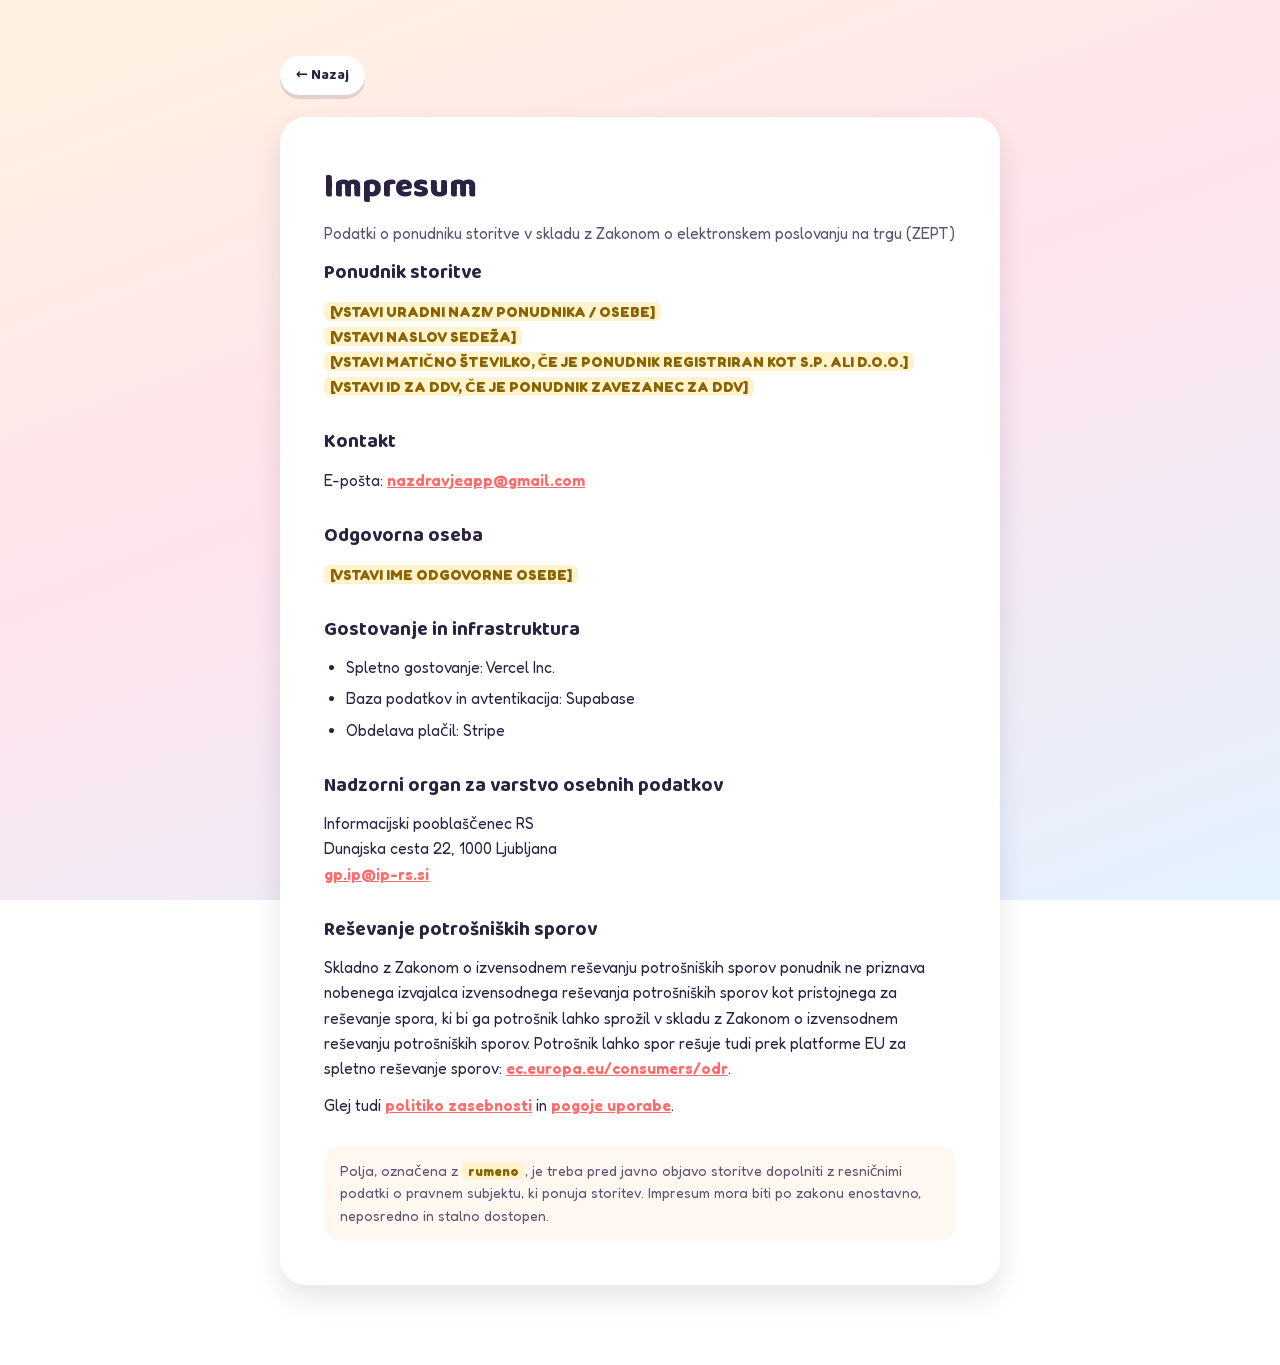
==== impressum.html @ 93129948 "Add legal compliance pages and consent flows (privacy, terms, impressum) Adds Privacy Policy, Terms " ====
<!DOCTYPE html>
<html lang="sl">
<head>
  <meta charset="UTF-8" />
  <meta name="viewport" content="width=device-width, initial-scale=1.0" />
  <meta name="theme-color" content="#ff6b6b" />
  <meta name="robots" content="noindex" />
  <title>Impresum — Na Zdravje! 🍻</title>
  <link rel="stylesheet" href="css/fonts.css" />
  <link rel="stylesheet" href="css/legal.css" />
</head>
<body>
  <div class="legal-wrap">
    <a class="legal-back" href="landing.html">← Nazaj</a>
    <div class="legal-card">
      <h1>Impresum</h1>
      <p class="legal-updated">Podatki o ponudniku storitve v skladu z Zakonom o elektronskem
      poslovanju na trgu (ZEPT)</p>

      <h2>Ponudnik storitve</h2>
      <p>
        <span class="legal-placeholder">[VSTAVI URADNI NAZIV PONUDNIKA / OSEBE]</span><br>
        <span class="legal-placeholder">[VSTAVI NASLOV SEDEŽA]</span><br>
        <span class="legal-placeholder">[VSTAVI MATIČNO ŠTEVILKO, ČE JE PONUDNIK REGISTRIRAN
        KOT S.P. ALI D.O.O.]</span><br>
        <span class="legal-placeholder">[VSTAVI ID ZA DDV, ČE JE PONUDNIK ZAVEZANEC ZA DDV]</span>
      </p>

      <h2>Kontakt</h2>
      <p>E-pošta: <a href="mailto:nazdravjeapp@gmail.com">nazdravjeapp@gmail.com</a></p>

      <h2>Odgovorna oseba</h2>
      <p><span class="legal-placeholder">[VSTAVI IME ODGOVORNE OSEBE]</span></p>

      <h2>Gostovanje in infrastruktura</h2>
      <ul>
        <li>Spletno gostovanje: Vercel Inc.</li>
        <li>Baza podatkov in avtentikacija: Supabase</li>
        <li>Obdelava plačil: Stripe</li>
      </ul>

      <h2>Nadzorni organ za varstvo osebnih podatkov</h2>
      <p>Informacijski pooblaščenec RS<br>
      Dunajska cesta 22, 1000 Ljubljana<br>
      <a href="mailto:gp.ip@ip-rs.si">gp.ip@ip-rs.si</a></p>

      <h2>Reševanje potrošniških sporov</h2>
      <p>Skladno z Zakonom o izvensodnem reševanju potrošniških sporov ponudnik ne priznava
      nobenega izvajalca izvensodnega reševanja potrošniških sporov kot pristojnega za reševanje
      spora, ki bi ga potrošnik lahko sprožil v skladu z Zakonom o izvensodnem reševanju
      potrošniških sporov. Potrošnik lahko spor rešuje tudi prek platforme EU za spletno
      reševanje sporov: <a href="https://ec.europa.eu/consumers/odr" target="_blank"
      rel="noopener">ec.europa.eu/consumers/odr</a>.</p>

      <p>Glej tudi <a href="privacy.html">politiko zasebnosti</a> in
      <a href="terms.html">pogoje uporabe</a>.</p>

      <div class="legal-note">
        Polja, označena z <span class="legal-placeholder">rumeno</span>, je treba pred javno
        objavo storitve dopolniti z resničnimi podatki o pravnem subjektu, ki ponuja storitev.
        Impresum mora biti po zakonu enostavno, neposredno in stalno dostopen.
      </div>
    </div>
  </div>
</body>
</html>
---- css/fonts.css ----
/* ===========================================================
   fonts.css — self-hosted Fredoka + Baloo 2 (was Google Fonts CDN).
   Loading fonts directly from fonts.googleapis.com/fonts.gstatic.com
   sends every visitor's IP to Google before consent, which is a
   flagged GDPR/ePrivacy issue in the EU. Self-hosting removes that
   third-party request entirely — same files, no external call.
   =========================================================== */

@font-face {
  font-family: 'Fredoka';
  font-style: normal;
  font-weight: 400 700;
  font-display: swap;
  src: url('../fonts/fredoka-latin.woff2') format('woff2');
  unicode-range: U+0000-00FF, U+0131, U+0152-0153, U+02BB-02BC, U+02C6, U+02DA, U+02DC, U+0304, U+0308, U+0329, U+2000-206F, U+20AC, U+2122, U+2191, U+2193, U+2212, U+2215, U+FEFF, U+FFFD;
}
@font-face {
  font-family: 'Fredoka';
  font-style: normal;
  font-weight: 400 700;
  font-display: swap;
  src: url('../fonts/fredoka-latin-ext.woff2') format('woff2');
  unicode-range: U+0100-02BA, U+02BD-02C5, U+02C7-02CC, U+02CE-02D7, U+02DD-02FF, U+0304, U+0308, U+0329, U+1D00-1DBF, U+1E00-1E9F, U+1EF2-1EFF, U+2020, U+20A0-20AB, U+20AD-20C0, U+2113, U+2C60-2C7F, U+A720-A7FF;
}

@font-face {
  font-family: 'Baloo 2';
  font-style: normal;
  font-weight: 600 800;
  font-display: swap;
  src: url('../fonts/baloo2-latin.woff2') format('woff2');
  unicode-range: U+0000-00FF, U+0131, U+0152-0153, U+02BB-02BC, U+02C6, U+02DA, U+02DC, U+0304, U+0308, U+0329, U+2000-206F, U+20AC, U+2122, U+2191, U+2193, U+2212, U+2215, U+FEFF, U+FFFD;
}
@font-face {
  font-family: 'Baloo 2';
  font-style: normal;
  font-weight: 600 800;
  font-display: swap;
  src: url('../fonts/baloo2-latin-ext.woff2') format('woff2');
  unicode-range: U+0100-02BA, U+02BD-02C5, U+02C7-02CC, U+02CE-02D7, U+02DD-02FF, U+0304, U+0308, U+0329, U+1D00-1DBF, U+1E00-1E9F, U+1EF2-1EFF, U+2020, U+20A0-20AB, U+20AD-20C0, U+2113, U+2C60-2C7F, U+A720-A7FF;
}
---- css/legal.css ----
/* ===========================================================
   legal.css — shared layout for privacy / terms / impressum pages.
   Same brand tokens as landing.css, kept standalone (no dependency
   on landing.css) since these are simple document pages.
   =========================================================== */

:root {
  --coral:       #ff6b6b;
  --ink:         #2b2140;
  --ink-soft:    #5b5170;
  --cream:       #fff8f0;
  --white:       #ffffff;
  --font-display:"Baloo 2", system-ui, sans-serif;
  --font-body:   "Fredoka", system-ui, sans-serif;
  --radius:      18px;
  --radius-lg:   26px;
}

* { box-sizing: border-box; }
body {
  margin: 0;
  font-family: var(--font-body);
  color: var(--ink);
  background: linear-gradient(160deg, #fff3e0 0%, #ffe3ec 45%, #e3f2ff 100%);
  background-attachment: fixed;
  line-height: 1.6;
}

.legal-wrap {
  max-width: 760px;
  margin: 0 auto;
  padding: clamp(24px, 5vw, 56px) 20px 80px;
}

.legal-back {
  display: inline-flex;
  align-items: center;
  gap: 6px;
  font-family: var(--font-display);
  font-weight: 700;
  color: var(--ink);
  text-decoration: none;
  background: var(--white);
  border-radius: 999px;
  padding: 8px 16px;
  box-shadow: 0 4px 0 rgba(43,33,64,.14);
  font-size: .9rem;
}

.legal-card {
  background: var(--white);
  border-radius: var(--radius-lg);
  box-shadow: 0 12px 28px rgba(43,33,64,.12);
  padding: clamp(22px, 5vw, 44px);
  margin-top: 22px;
}

.legal-card h1 {
  font-family: var(--font-display);
  font-weight: 800;
  font-size: clamp(1.6rem, 4vw, 2.1rem);
  margin: 0 0 6px;
}

.legal-updated {
  color: var(--ink-soft);
  font-size: .9rem;
  margin-bottom: 24px;
}

.legal-card h2 {
  font-family: var(--font-display);
  font-weight: 700;
  font-size: 1.2rem;
  margin: 28px 0 10px;
}

.legal-card h2:first-of-type { margin-top: 8px; }

.legal-card p { margin: 0 0 12px; font-size: .98rem; }
.legal-card ul { margin: 0 0 12px; padding-left: 22px; }
.legal-card li { margin-bottom: 6px; font-size: .98rem; }
.legal-card a { color: var(--coral); font-weight: 600; }

.legal-placeholder {
  background: #fff3cd;
  color: #8a6300;
  padding: 1px 6px;
  border-radius: 6px;
  font-weight: 700;
  font-size: .92em;
}

.legal-note {
  margin-top: 28px;
  padding: 14px 16px;
  background: var(--cream);
  border-radius: var(--radius);
  font-size: .88rem;
  color: var(--ink-soft);
}
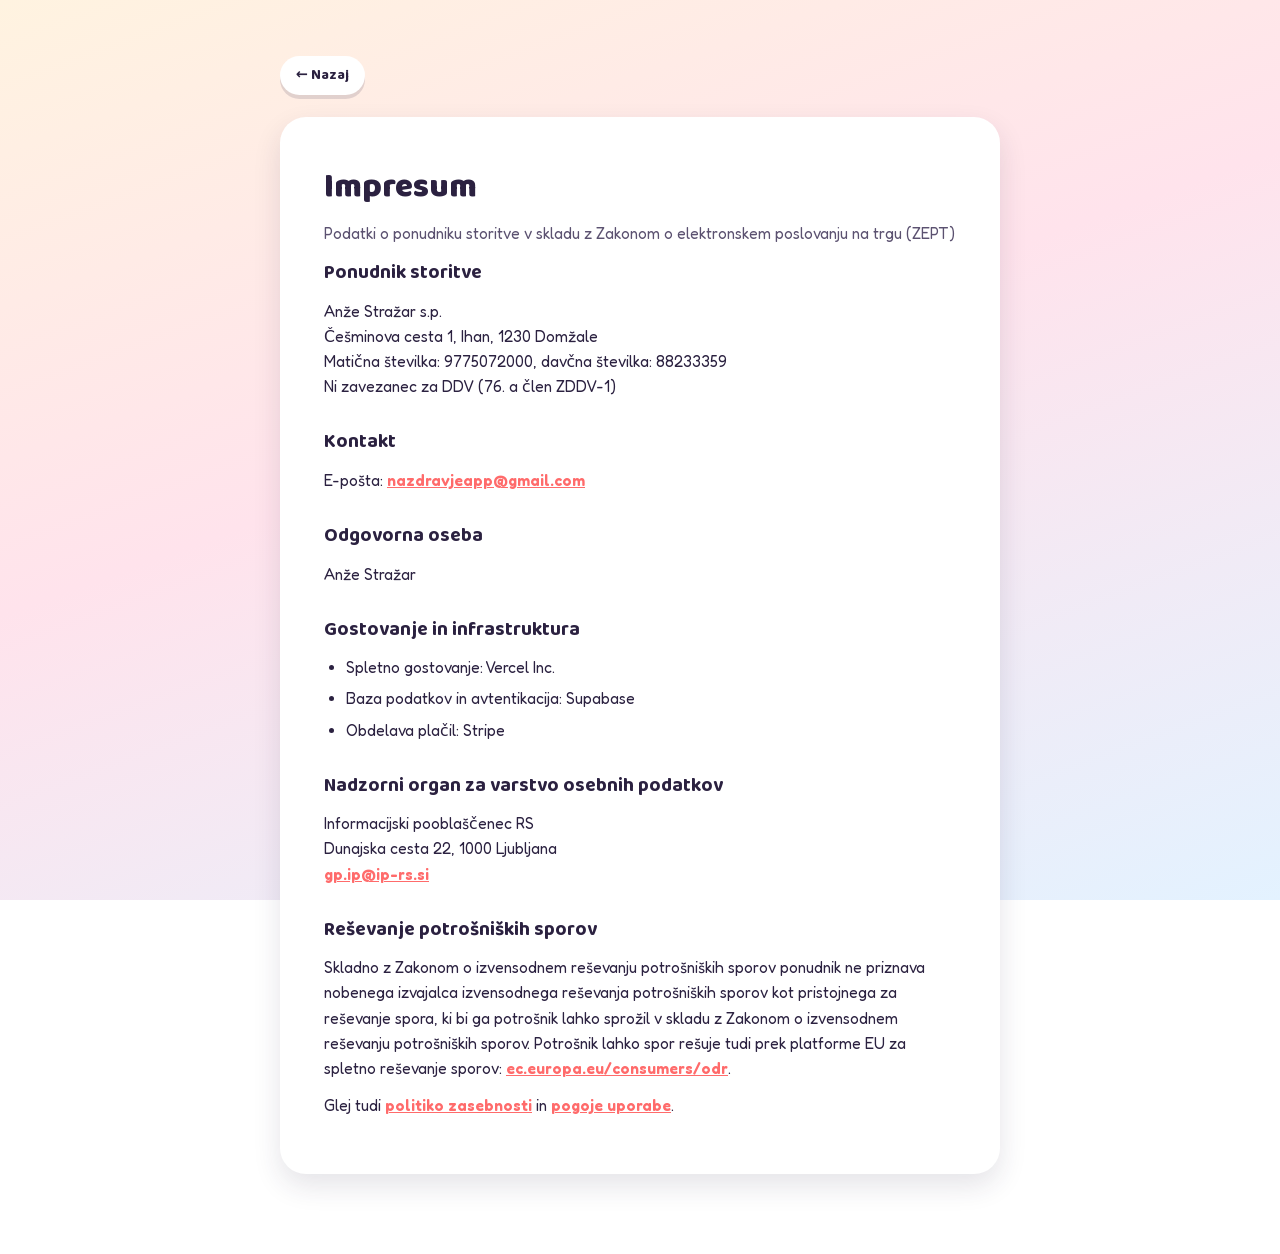
==== commit 6a9965b9: "Fill in legal identity placeholders with real business info Replaces the yellow-highlighted placehol" ====
--- a/impressum.html
+++ b/impressum.html
@@ -19,18 +19,17 @@
 
       <h2>Ponudnik storitve</h2>
       <p>
-        <span class="legal-placeholder">[VSTAVI URADNI NAZIV PONUDNIKA / OSEBE]</span><br>
-        <span class="legal-placeholder">[VSTAVI NASLOV SEDEŽA]</span><br>
-        <span class="legal-placeholder">[VSTAVI MATIČNO ŠTEVILKO, ČE JE PONUDNIK REGISTRIRAN
-        KOT S.P. ALI D.O.O.]</span><br>
-        <span class="legal-placeholder">[VSTAVI ID ZA DDV, ČE JE PONUDNIK ZAVEZANEC ZA DDV]</span>
+        Anže Stražar s.p.<br>
+        Češminova cesta 1, Ihan, 1230 Domžale<br>
+        Matična številka: 9775072000, davčna številka: 88233359<br>
+        Ni zavezanec za DDV (76. a člen ZDDV-1)
       </p>
 
       <h2>Kontakt</h2>
       <p>E-pošta: <a href="mailto:nazdravjeapp@gmail.com">nazdravjeapp@gmail.com</a></p>
 
       <h2>Odgovorna oseba</h2>
-      <p><span class="legal-placeholder">[VSTAVI IME ODGOVORNE OSEBE]</span></p>
+      <p>Anže Stražar</p>
 
       <h2>Gostovanje in infrastruktura</h2>
       <ul>
@@ -55,11 +54,6 @@
       <p>Glej tudi <a href="privacy.html">politiko zasebnosti</a> in
       <a href="terms.html">pogoje uporabe</a>.</p>
 
-      <div class="legal-note">
-        Polja, označena z <span class="legal-placeholder">rumeno</span>, je treba pred javno
-        objavo storitve dopolniti z resničnimi podatki o pravnem subjektu, ki ponuja storitev.
-        Impresum mora biti po zakonu enostavno, neposredno in stalno dostopen.
-      </div>
     </div>
   </div>
 </body>
